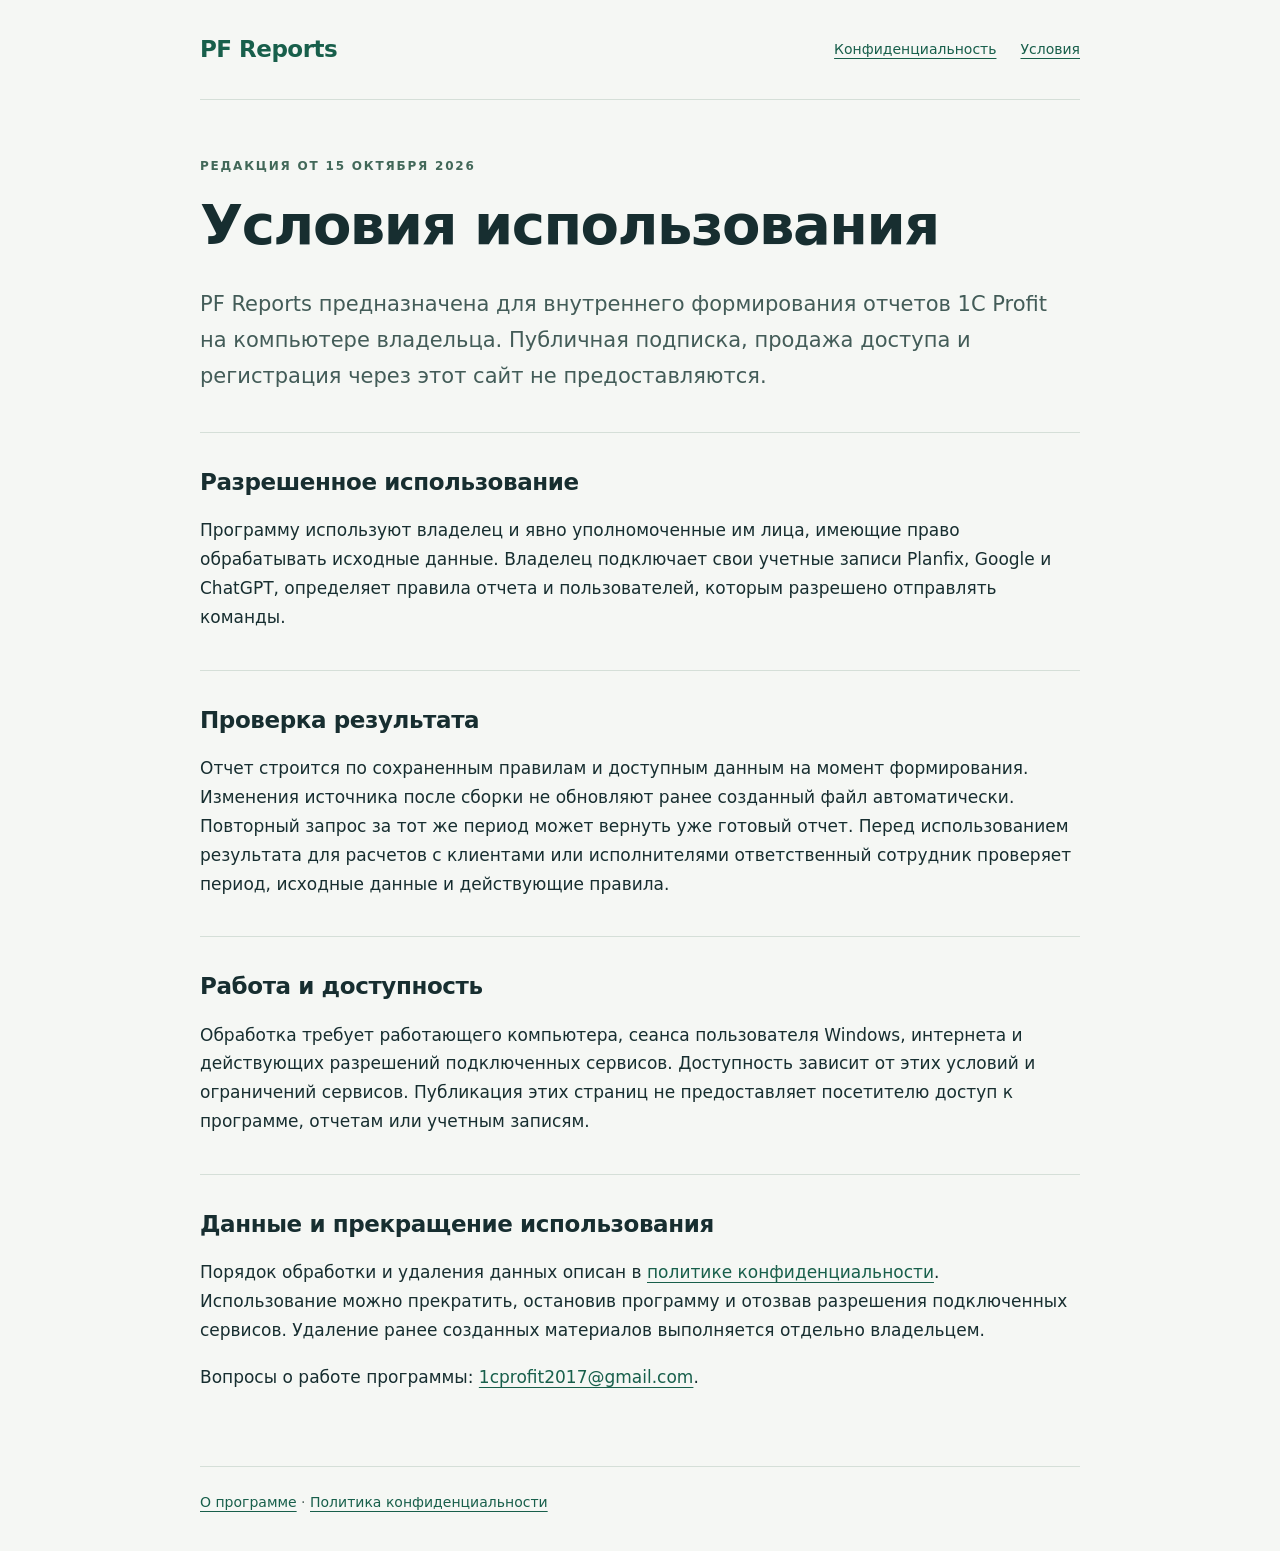
==== terms.html @ efdc7504 "Add PF Reports information, privacy policy and terms" ====
<!doctype html>
<html lang="ru"><head><meta charset="utf-8"><meta name="viewport" content="width=device-width,initial-scale=1"><title>Условия использования — PF Reports</title><link rel="stylesheet" href="style.css"></head>
<body><header><a class="brand" href="index.html">PF Reports</a><nav aria-label="Навигация"><a href="privacy.html">Конфиденциальность</a><a href="terms.html" aria-current="page">Условия</a></nav></header><main>
<p class="eyebrow">Редакция от 15 октября 2026</p><h1>Условия использования</h1><p class="lead">PF Reports предназначена для внутреннего формирования отчетов 1C Profit на компьютере владельца. Публичная подписка, продажа доступа и регистрация через этот сайт не предоставляются.</p>
<section><h2>Разрешенное использование</h2><p>Программу используют владелец и явно уполномоченные им лица, имеющие право обрабатывать исходные данные. Владелец подключает свои учетные записи Planfix, Google и ChatGPT, определяет правила отчета и пользователей, которым разрешено отправлять команды.</p></section>
<section><h2>Проверка результата</h2><p>Отчет строится по сохраненным правилам и доступным данным на момент формирования. Изменения источника после сборки не обновляют ранее созданный файл автоматически. Повторный запрос за тот же период может вернуть уже готовый отчет. Перед использованием результата для расчетов с клиентами или исполнителями ответственный сотрудник проверяет период, исходные данные и действующие правила.</p></section>
<section><h2>Работа и доступность</h2><p>Обработка требует работающего компьютера, сеанса пользователя Windows, интернета и действующих разрешений подключенных сервисов. Доступность зависит от этих условий и ограничений сервисов. Публикация этих страниц не предоставляет посетителю доступ к программе, отчетам или учетным записям.</p></section>
<section><h2>Данные и прекращение использования</h2><p>Порядок обработки и удаления данных описан в <a href="privacy.html">политике конфиденциальности</a>. Использование можно прекратить, остановив программу и отозвав разрешения подключенных сервисов. Удаление ранее созданных материалов выполняется отдельно владельцем.</p><p>Вопросы о работе программы: <a href="mailto:1cprofit2017@gmail.com">1cprofit2017@gmail.com</a>.</p></section>
</main><footer><a href="index.html">О программе</a> · <a href="privacy.html">Политика конфиденциальности</a></footer></body></html>
---- style.css ----
:root{font-family:system-ui,-apple-system,"Segoe UI",sans-serif;color:#172e30;background:#f5f7f4;line-height:1.7;font-size:17px}*{box-sizing:border-box}body{margin:0}header,main,footer{width:min(880px,100% - 48px);margin:auto}header{display:flex;justify-content:space-between;align-items:center;gap:24px;flex-wrap:wrap;padding:30px 0;border-bottom:1px solid #d5dfd8}a{color:#185f4b;text-underline-offset:4px}a:focus-visible{outline:3px solid #d39f3d;outline-offset:5px}.brand{font-size:23px;letter-spacing:-.5px;font-weight:750;text-decoration:none}nav{display:flex;gap:24px;font-size:14px}main{padding:56px 0}h1{font-size:clamp(34px,6vw,56px);line-height:1.12;letter-spacing:-1.5px;margin:12px 0 30px;max-width:780px}h2{font-size:23px;letter-spacing:-.4px;margin:0 0 14px}p{margin:0 0 18px}.lead{font-size:21px;color:#435c58}.eyebrow{font-size:12px;text-transform:uppercase;letter-spacing:1.8px;font-weight:700;color:#426859}section{margin-top:38px;padding-top:30px;border-top:1px solid #d5dfd8}li{padding:4px 0}code{font-size:.85em;overflow-wrap:anywhere;background:#e6ede6;padding:2px 5px}footer{padding:24px 0 36px;border-top:1px solid #d5dfd8;font-size:14px;color:#50645c}footer p{margin-bottom:8px}@media(max-width:560px){header,main,footer{width:calc(100% - 32px)}main{padding:36px 0}nav{gap:16px}.lead{font-size:19px}}
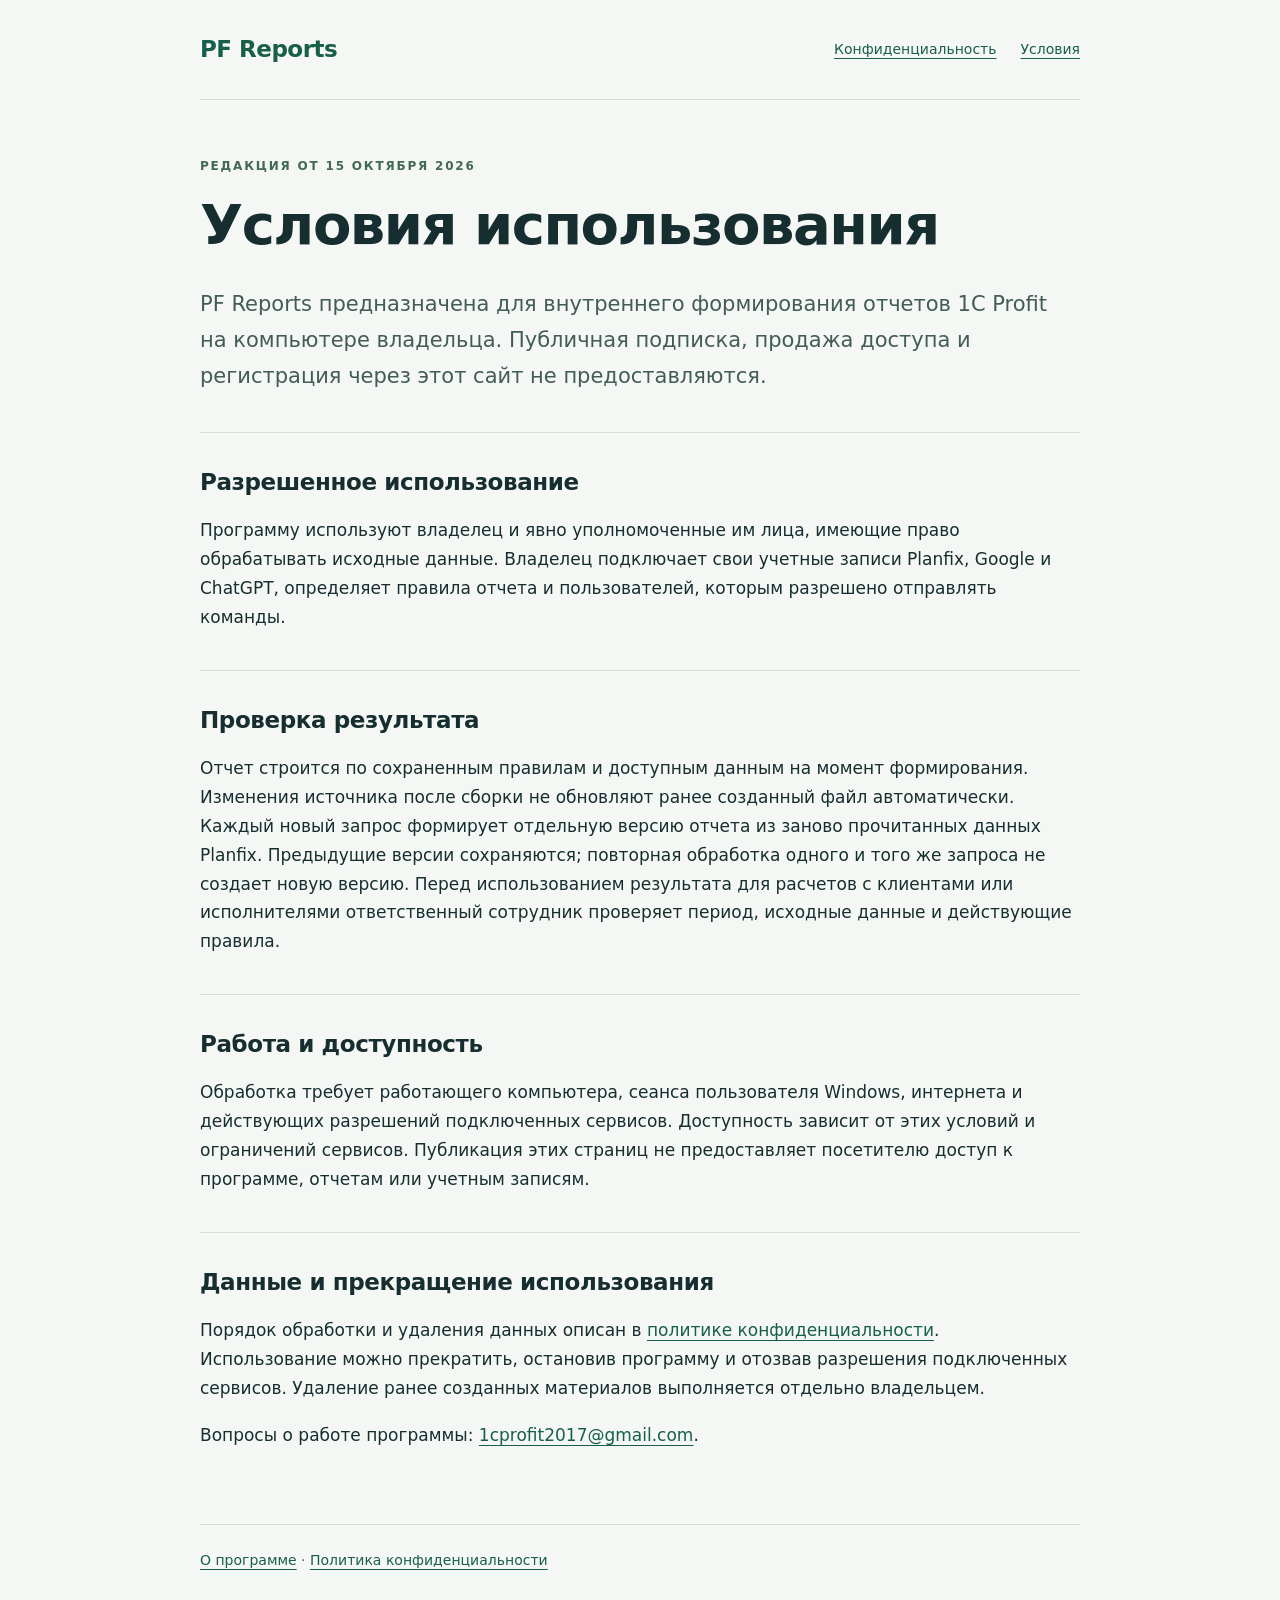
==== commit e7962d87: "Document fresh report generation for every new request" ====
--- a/terms.html
+++ b/terms.html
@@ -1,9 +1,9 @@
-<!doctype html>
-<html lang="ru"><head><meta charset="utf-8"><meta name="viewport" content="width=device-width,initial-scale=1"><title>Условия использования — PF Reports</title><link rel="stylesheet" href="style.css"></head>
-<body><header><a class="brand" href="index.html">PF Reports</a><nav aria-label="Навигация"><a href="privacy.html">Конфиденциальность</a><a href="terms.html" aria-current="page">Условия</a></nav></header><main>
-<p class="eyebrow">Редакция от 15 октября 2026</p><h1>Условия использования</h1><p class="lead">PF Reports предназначена для внутреннего формирования отчетов 1C Profit на компьютере владельца. Публичная подписка, продажа доступа и регистрация через этот сайт не предоставляются.</p>
-<section><h2>Разрешенное использование</h2><p>Программу используют владелец и явно уполномоченные им лица, имеющие право обрабатывать исходные данные. Владелец подключает свои учетные записи Planfix, Google и ChatGPT, определяет правила отчета и пользователей, которым разрешено отправлять команды.</p></section>
-<section><h2>Проверка результата</h2><p>Отчет строится по сохраненным правилам и доступным данным на момент формирования. Изменения источника после сборки не обновляют ранее созданный файл автоматически. Повторный запрос за тот же период может вернуть уже готовый отчет. Перед использованием результата для расчетов с клиентами или исполнителями ответственный сотрудник проверяет период, исходные данные и действующие правила.</p></section>
-<section><h2>Работа и доступность</h2><p>Обработка требует работающего компьютера, сеанса пользователя Windows, интернета и действующих разрешений подключенных сервисов. Доступность зависит от этих условий и ограничений сервисов. Публикация этих страниц не предоставляет посетителю доступ к программе, отчетам или учетным записям.</p></section>
-<section><h2>Данные и прекращение использования</h2><p>Порядок обработки и удаления данных описан в <a href="privacy.html">политике конфиденциальности</a>. Использование можно прекратить, остановив программу и отозвав разрешения подключенных сервисов. Удаление ранее созданных материалов выполняется отдельно владельцем.</p><p>Вопросы о работе программы: <a href="mailto:1cprofit2017@gmail.com">1cprofit2017@gmail.com</a>.</p></section>
-</main><footer><a href="index.html">О программе</a> · <a href="privacy.html">Политика конфиденциальности</a></footer></body></html>
+<!doctype html>
+<html lang="ru"><head><meta charset="utf-8"><meta name="viewport" content="width=device-width,initial-scale=1"><title>Условия использования — PF Reports</title><link rel="stylesheet" href="style.css"></head>
+<body><header><a class="brand" href="index.html">PF Reports</a><nav aria-label="Навигация"><a href="privacy.html">Конфиденциальность</a><a href="terms.html" aria-current="page">Условия</a></nav></header><main>
+<p class="eyebrow">Редакция от 15 октября 2026</p><h1>Условия использования</h1><p class="lead">PF Reports предназначена для внутреннего формирования отчетов 1C Profit на компьютере владельца. Публичная подписка, продажа доступа и регистрация через этот сайт не предоставляются.</p>
+<section><h2>Разрешенное использование</h2><p>Программу используют владелец и явно уполномоченные им лица, имеющие право обрабатывать исходные данные. Владелец подключает свои учетные записи Planfix, Google и ChatGPT, определяет правила отчета и пользователей, которым разрешено отправлять команды.</p></section>
+<section><h2>Проверка результата</h2><p>Отчет строится по сохраненным правилам и доступным данным на момент формирования. Изменения источника после сборки не обновляют ранее созданный файл автоматически. Каждый новый запрос формирует отдельную версию отчета из заново прочитанных данных Planfix. Предыдущие версии сохраняются; повторная обработка одного и того же запроса не создает новую версию. Перед использованием результата для расчетов с клиентами или исполнителями ответственный сотрудник проверяет период, исходные данные и действующие правила.</p></section>
+<section><h2>Работа и доступность</h2><p>Обработка требует работающего компьютера, сеанса пользователя Windows, интернета и действующих разрешений подключенных сервисов. Доступность зависит от этих условий и ограничений сервисов. Публикация этих страниц не предоставляет посетителю доступ к программе, отчетам или учетным записям.</p></section>
+<section><h2>Данные и прекращение использования</h2><p>Порядок обработки и удаления данных описан в <a href="privacy.html">политике конфиденциальности</a>. Использование можно прекратить, остановив программу и отозвав разрешения подключенных сервисов. Удаление ранее созданных материалов выполняется отдельно владельцем.</p><p>Вопросы о работе программы: <a href="mailto:1cprofit2017@gmail.com">1cprofit2017@gmail.com</a>.</p></section>
+</main><footer><a href="index.html">О программе</a> · <a href="privacy.html">Политика конфиденциальности</a></footer></body></html>
